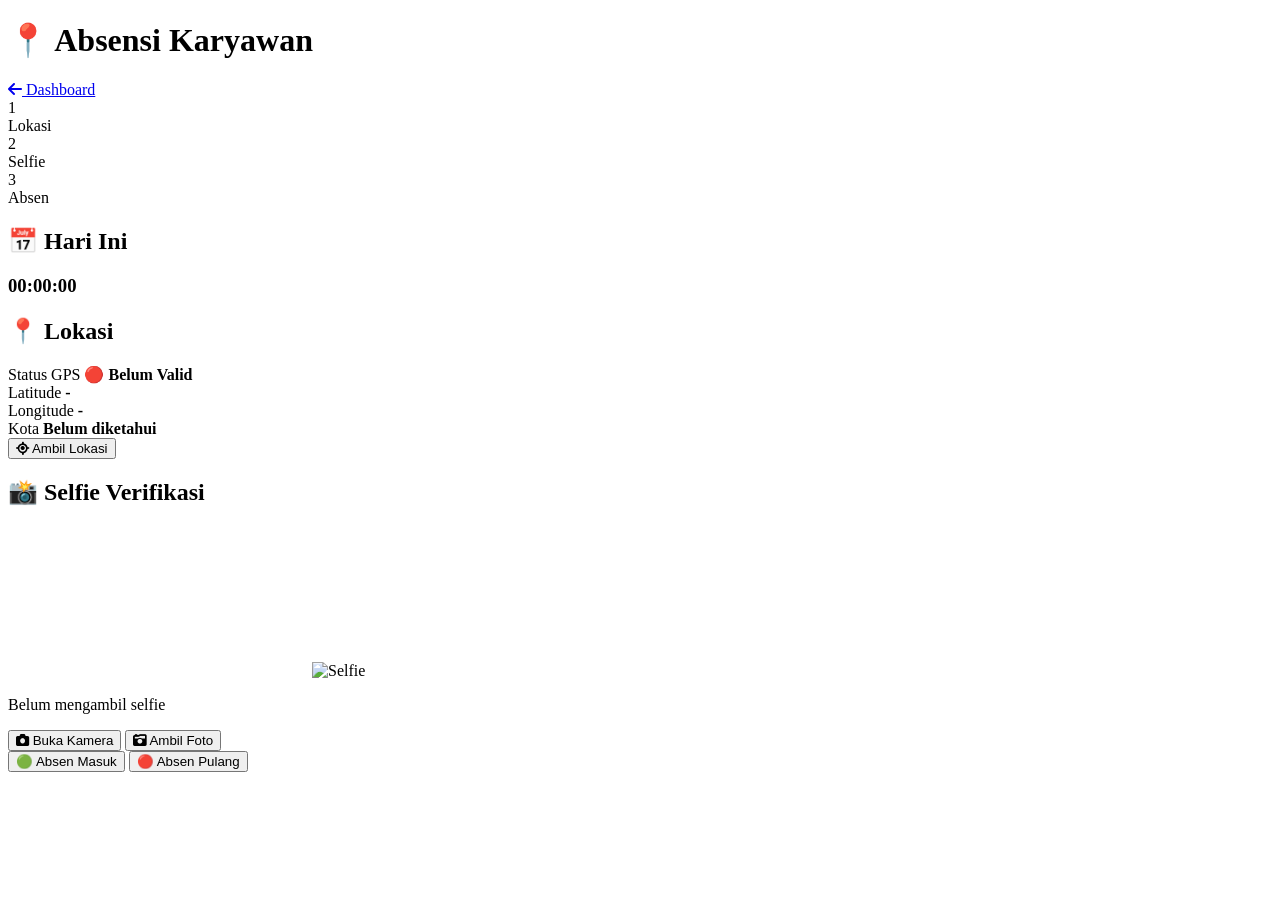
==== absensi.html @ b1b12ce6 "Add files via upload" ====
<!DOCTYPE html>
<html lang="id">

<head>

<meta charset="UTF-8">
<meta name="viewport" content="width=device-width, initial-scale=1.0">

<title>Absensi - AZNET</title>

<link rel="stylesheet" href="css/absensi.css">

<link rel="stylesheet"
href="https://cdnjs.cloudflare.com/ajax/libs/font-awesome/6.7.2/css/all.min.css">

</head>

<body>

<div class="container">

    <!-- HEADER -->
    <div class="header">

        <h1>📍 Absensi Karyawan</h1>

        <a href="dashboard.html" class="back">
            <i class="fa fa-arrow-left"></i>
            Dashboard
        </a>

    </div>

    <!-- STEP -->
    <div class="step-box">

        <div class="step active" id="stepLokasi">
            <div class="circle">1</div>
            <span>Lokasi</span>
        </div>

        <div class="line"></div>

        <div class="step" id="stepSelfie">
            <div class="circle">2</div>
            <span>Selfie</span>
        </div>

        <div class="line"></div>

        <div class="step" id="stepAbsen">
            <div class="circle">3</div>
            <span>Absen</span>
        </div>

    </div>

    <!-- WAKTU -->
    <div class="card">

        <h2>📅 Hari Ini</h2>

        <p id="tanggal"></p>

        <h3 id="jam">00:00:00</h3>

    </div>

    <!-- LOKASI -->
    <div class="card">

        <h2>📍 Lokasi</h2>

        <div class="lokasi-box">

            <div class="lokasi-item">
                <span>Status GPS</span>
                <strong id="gpsStatus">🔴 Belum Valid</strong>
            </div>

            <div class="lokasi-item">
                <span>Latitude</span>
                <strong id="latitude">-</strong>
            </div>

            <div class="lokasi-item">
                <span>Longitude</span>
                <strong id="longitude">-</strong>
            </div>

            <div class="lokasi-item">
                <span>Kota</span>
                <strong id="namaKota">Belum diketahui</strong>
            </div>

        </div>

        <button id="gpsBtn" class="btn-biru">

            <i class="fa-solid fa-location-crosshairs"></i>

            Ambil Lokasi

        </button>

    </div>

    <!-- SELFIE -->
    <div class="card">

        <h2>📸 Selfie Verifikasi</h2>

        <div class="selfie-area">

            <video
                id="video"
                autoplay
                playsinline>
            </video>

            <img
                id="hasilFoto"
                src=""
                alt="Selfie">

            <canvas id="canvas"></canvas>

        </div>

        <p id="statusSelfie">

            Belum mengambil selfie

        </p>

        <div class="selfie-button">

            <button id="bukaKamera" class="btn-ungu">

                <i class="fa-solid fa-camera"></i>

                Buka Kamera

            </button>

            <button id="ambilFoto" class="btn-hijau">

                <i class="fa-solid fa-camera-retro"></i>

                Ambil Foto

            </button>

        </div>

    </div>

    <!-- ABSEN -->
    <div class="menu">

        <button id="btnMasuk">

            🟢 Absen Masuk

        </button>

        <button id="btnPulang">

            🔴 Absen Pulang

        </button>

    </div>

</div>

<div id="toast"></div>

<script src="js/absensi.js"></script>

</body>
</html>
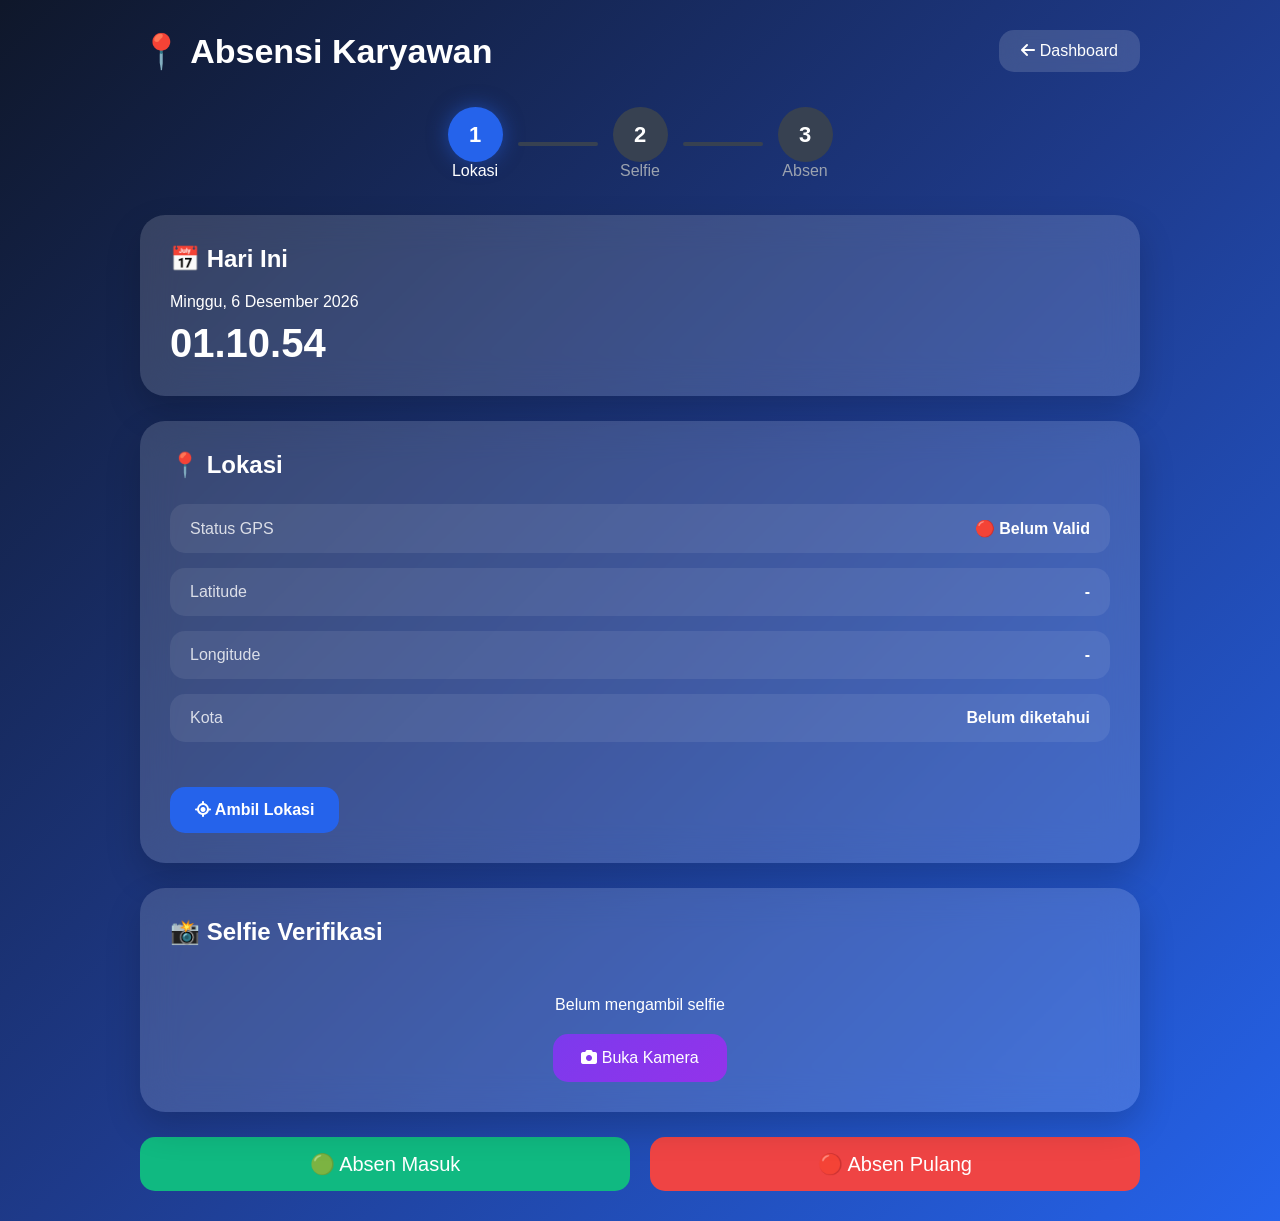
==== commit 3fa7604d: "Update absensi.html" ====
--- a/absensi.html
+++ b/absensi.html
@@ -8,7 +8,7 @@
 
 <title>Absensi - AZNET</title>
 
-<link rel="stylesheet" href="css/absensi.css">
+<link rel="stylesheet" href="absensi.css">
 
 <link rel="stylesheet"
 href="https://cdnjs.cloudflare.com/ajax/libs/font-awesome/6.7.2/css/all.min.css">
@@ -176,7 +176,7 @@
 
 <div id="toast"></div>
 
-<script src="js/absensi.js"></script>
+<script src="absensi.js"></script>
 
 </body>
-</html>+</html>
--- a/absensi.css
+++ b/absensi.css
@@ -0,0 +1,609 @@
+/* ==========================
+   RESET
+========================== */
+
+*{
+    margin:0;
+    padding:0;
+    box-sizing:border-box;
+    font-family:"Segoe UI",sans-serif;
+}
+
+body{
+
+    min-height:100vh;
+
+    background:linear-gradient(135deg,#0f172a,#1e3a8a,#2563eb);
+
+    padding:30px;
+
+}
+
+/* ==========================
+   CONTAINER
+========================== */
+
+.container{
+
+    max-width:1000px;
+
+    margin:auto;
+
+}
+
+/* ==========================
+   HEADER
+========================== */
+
+.header{
+
+    display:flex;
+
+    justify-content:space-between;
+
+    align-items:center;
+
+    color:white;
+
+    margin-bottom:25px;
+
+}
+
+.header h1{
+
+    font-size:34px;
+
+}
+
+.back{
+
+    text-decoration:none;
+
+    color:white;
+
+    padding:12px 22px;
+
+    border-radius:15px;
+
+    background:rgba(255,255,255,.15);
+
+    backdrop-filter:blur(10px);
+
+    transition:.3s;
+
+}
+
+.back:hover{
+
+    background:white;
+
+    color:#2563EB;
+
+}
+
+/* ==========================
+   CARD
+========================== */
+
+.card{
+
+    background:rgba(255,255,255,.15);
+
+    backdrop-filter:blur(18px);
+
+    border-radius:25px;
+
+    padding:30px;
+
+    color:white;
+
+    margin-bottom:25px;
+
+    box-shadow:0 15px 35px rgba(0,0,0,.18);
+
+}
+
+.card h2{
+
+    margin-bottom:20px;
+
+}
+
+.card h3{
+
+    font-size:40px;
+
+    margin-top:10px;
+
+}
+
+/* ==========================
+   BUTTON
+========================== */
+
+button{
+
+    border:none;
+
+    padding:15px 25px;
+
+    border-radius:15px;
+
+    cursor:pointer;
+
+    font-size:16px;
+
+    transition:.3s;
+
+}
+
+button:hover{
+
+    transform:translateY(-4px);
+
+}
+
+/* GPS */
+
+#gpsBtn{
+
+    background:#2563EB;
+
+    color:white;
+
+}
+
+/* Kamera */
+
+#kameraBtn{
+
+    background:#7C3AED;
+
+    color:white;
+
+    margin-top:15px;
+
+}
+
+#ambilFoto{
+
+    display:none;
+
+    background:#10B981;
+
+    color:white;
+
+    margin-top:15px;
+
+}
+
+/* ==========================
+   MENU ABSEN
+========================== */
+
+.menu{
+
+    display:grid;
+
+    grid-template-columns:repeat(2,1fr);
+
+    gap:20px;
+
+}
+
+#btnMasuk{
+
+    background:#10B981;
+
+    color:white;
+
+    font-size:20px;
+
+}
+
+#btnPulang{
+
+    background:#EF4444;
+
+    color:white;
+
+    font-size:20px;
+
+}
+
+/* ==========================
+   VIDEO
+========================== */
+
+video{
+
+    width:100%;
+
+    border-radius:20px;
+
+    display:none;
+
+    margin-top:20px;
+
+}
+
+#hasilFoto{
+
+    width:100%;
+
+    display:none;
+
+    margin-top:20px;
+
+    border-radius:20px;
+
+}
+
+canvas{
+
+    display:none;
+
+}
+
+/* ==========================
+   TOAST
+========================== */
+
+#toast{
+
+    position:fixed;
+
+    right:30px;
+
+    top:30px;
+
+    padding:18px 25px;
+
+    border-radius:18px;
+
+    color:white;
+
+    font-weight:bold;
+
+    transform:translateX(400px);
+
+    transition:.35s;
+
+    z-index:9999;
+
+}
+
+#toast.show{
+
+    transform:translateX(0);
+
+}
+
+.success{
+
+    background:#10B981;
+
+}
+
+.error{
+
+    background:#EF4444;
+
+}
+
+.info{
+
+    background:#2563EB;
+
+}
+
+/* ==========================
+   RESPONSIVE
+========================== */
+
+@media(max-width:768px){
+
+.menu{
+
+grid-template-columns:1fr;
+
+}
+
+.header{
+
+flex-direction:column;
+
+gap:20px;
+
+align-items:flex-start;
+
+}
+
+}
+/* ==================================
+   STEP ABSENSI
+================================== */
+
+.step-box{
+
+display:flex;
+
+align-items:center;
+
+justify-content:center;
+
+margin:35px 0;
+
+gap:15px;
+
+}
+
+.step{
+
+display:flex;
+
+flex-direction:column;
+
+align-items:center;
+
+color:#9CA3AF;
+
+transition:.3s;
+
+}
+
+.circle{
+
+width:55px;
+
+height:55px;
+
+border-radius:50%;
+
+background:#374151;
+
+display:flex;
+
+justify-content:center;
+
+align-items:center;
+
+font-size:22px;
+
+font-weight:bold;
+
+color:white;
+
+transition:.3s;
+
+}
+
+.line{
+
+width:80px;
+
+height:4px;
+
+background:#374151;
+
+border-radius:10px;
+
+}
+
+.step.active{
+
+color:white;
+
+}
+
+.step.active .circle{
+
+background:#2563EB;
+
+box-shadow:0 0 20px rgba(37,99,235,.5);
+
+}
+
+.step.done .circle{
+
+background:#10B981;
+
+}
+
+.step.done{
+
+color:#10B981;
+
+}
+/* ===========================
+   LOKASI
+=========================== */
+
+.lokasi-box{
+
+margin:25px 0;
+
+display:flex;
+
+flex-direction:column;
+
+gap:15px;
+
+}
+
+.lokasi-item{
+
+display:flex;
+
+justify-content:space-between;
+
+align-items:center;
+
+padding:15px 20px;
+
+background:rgba(255,255,255,.08);
+
+border-radius:15px;
+
+color:white;
+
+}
+
+.lokasi-item span{
+
+opacity:.8;
+
+}
+
+.lokasi-item strong{
+
+font-size:16px;
+
+}
+
+.btn-biru{
+
+margin-top:20px;
+
+padding:14px 25px;
+
+border:none;
+
+border-radius:15px;
+
+cursor:pointer;
+
+font-size:16px;
+
+font-weight:bold;
+
+color:white;
+
+background:linear-gradient(135deg,#2563EB,#3B82F6);
+
+transition:.3s;
+
+}
+
+.btn-biru:hover{
+
+transform:translateY(-3px);
+
+box-shadow:0 15px 30px rgba(37,99,235,.3);
+
+}
+/* ==========================
+   SELFIE
+========================== */
+
+.selfie-area{
+
+display:flex;
+
+justify-content:center;
+
+align-items:center;
+
+margin:25px 0;
+
+}
+
+#video,
+#hasilFoto{
+
+width:320px;
+
+height:240px;
+
+border-radius:20px;
+
+object-fit:cover;
+
+display:none;
+
+background:#111827;
+
+box-shadow:0 15px 35px rgba(0,0,0,.25);
+
+}
+
+#canvas{
+
+display:none;
+
+}
+
+.selfie-button{
+
+display:flex;
+
+justify-content:center;
+
+gap:15px;
+
+margin-top:20px;
+
+flex-wrap:wrap;
+
+}
+
+.btn-ungu{
+
+padding:15px 28px;
+
+border:none;
+
+border-radius:15px;
+
+background:linear-gradient(135deg,#7C3AED,#9333EA);
+
+color:white;
+
+font-size:16px;
+
+cursor:pointer;
+
+transition:.3s;
+
+}
+
+.btn-hijau{
+
+padding:15px 28px;
+
+border:none;
+
+border-radius:15px;
+
+background:linear-gradient(135deg,#10B981,#059669);
+
+color:white;
+
+font-size:16px;
+
+cursor:pointer;
+
+display:none;
+
+transition:.3s;
+
+}
+
+.btn-ungu:hover,
+.btn-hijau:hover{
+
+transform:translateY(-5px);
+
+}
+
+#statusSelfie{
+
+text-align:center;
+
+margin-top:15px;
+
+font-size:16px;
+
+color:white;
+
+}
